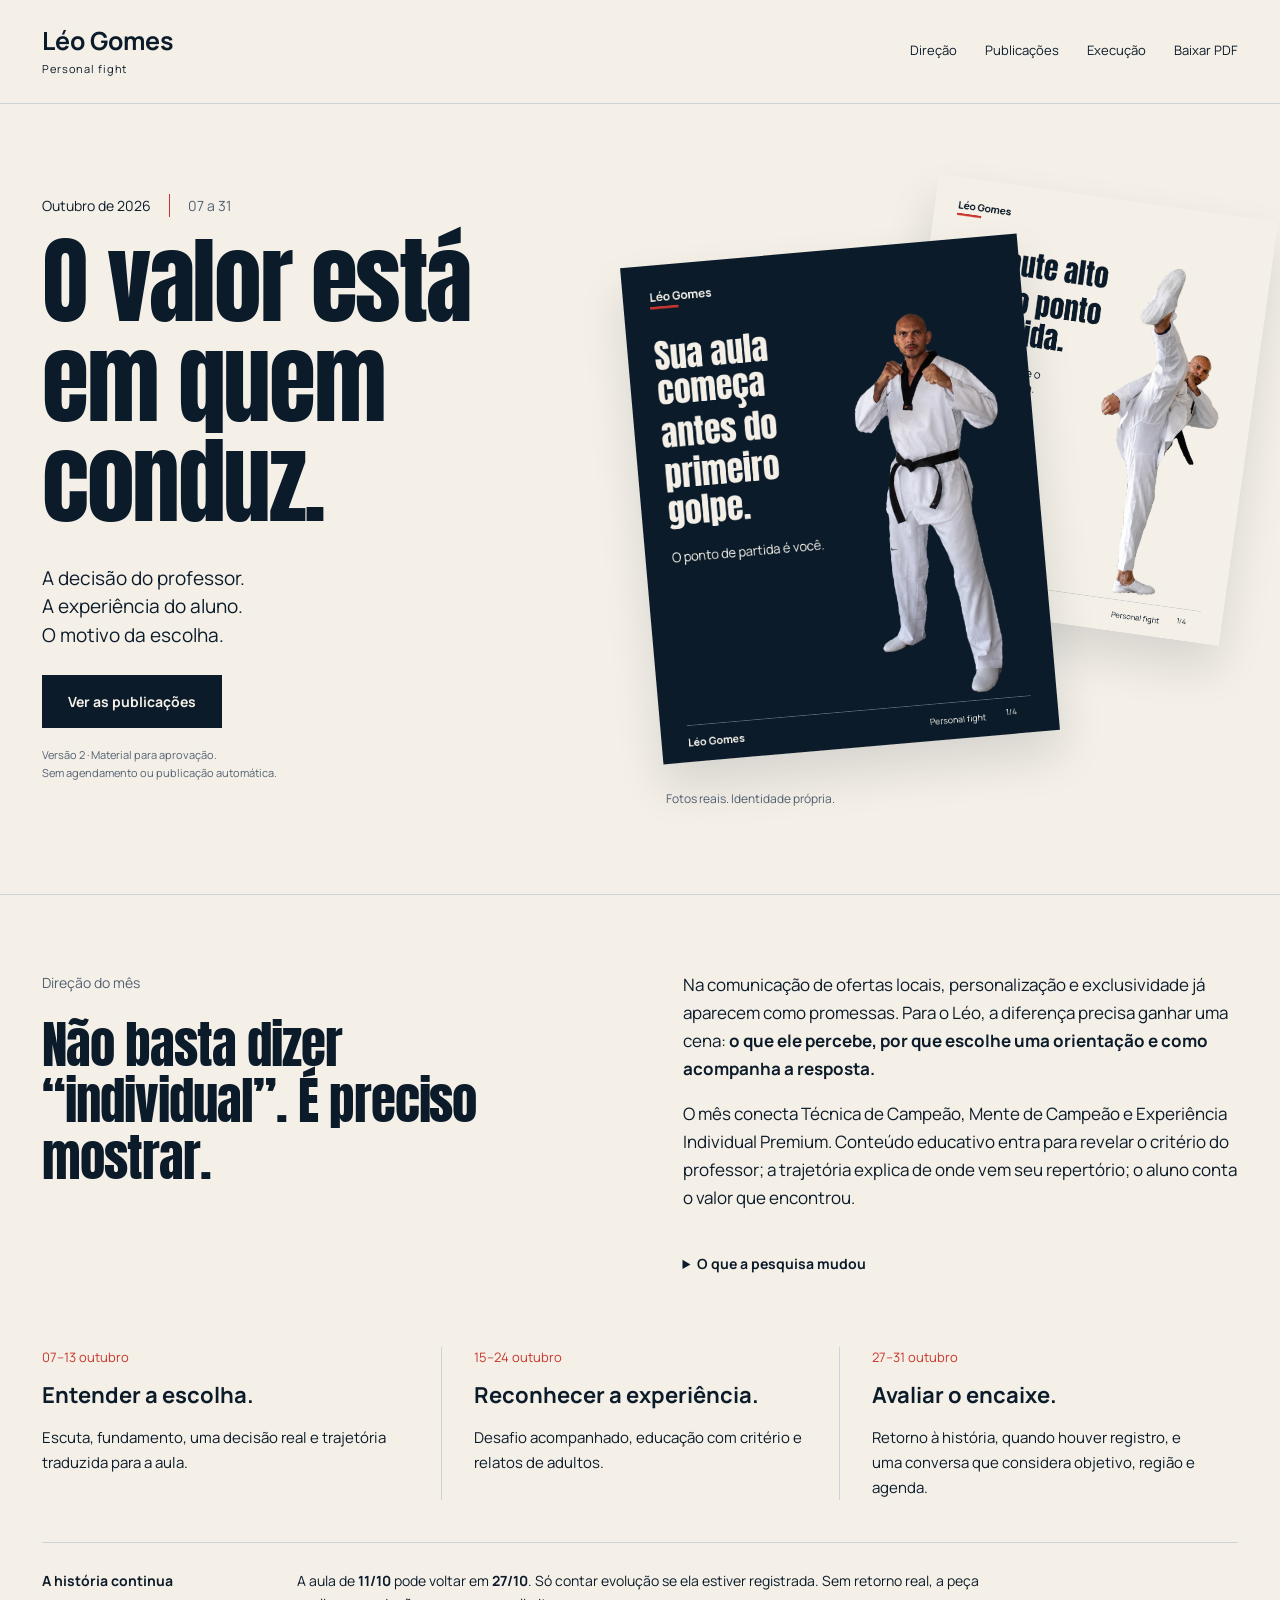
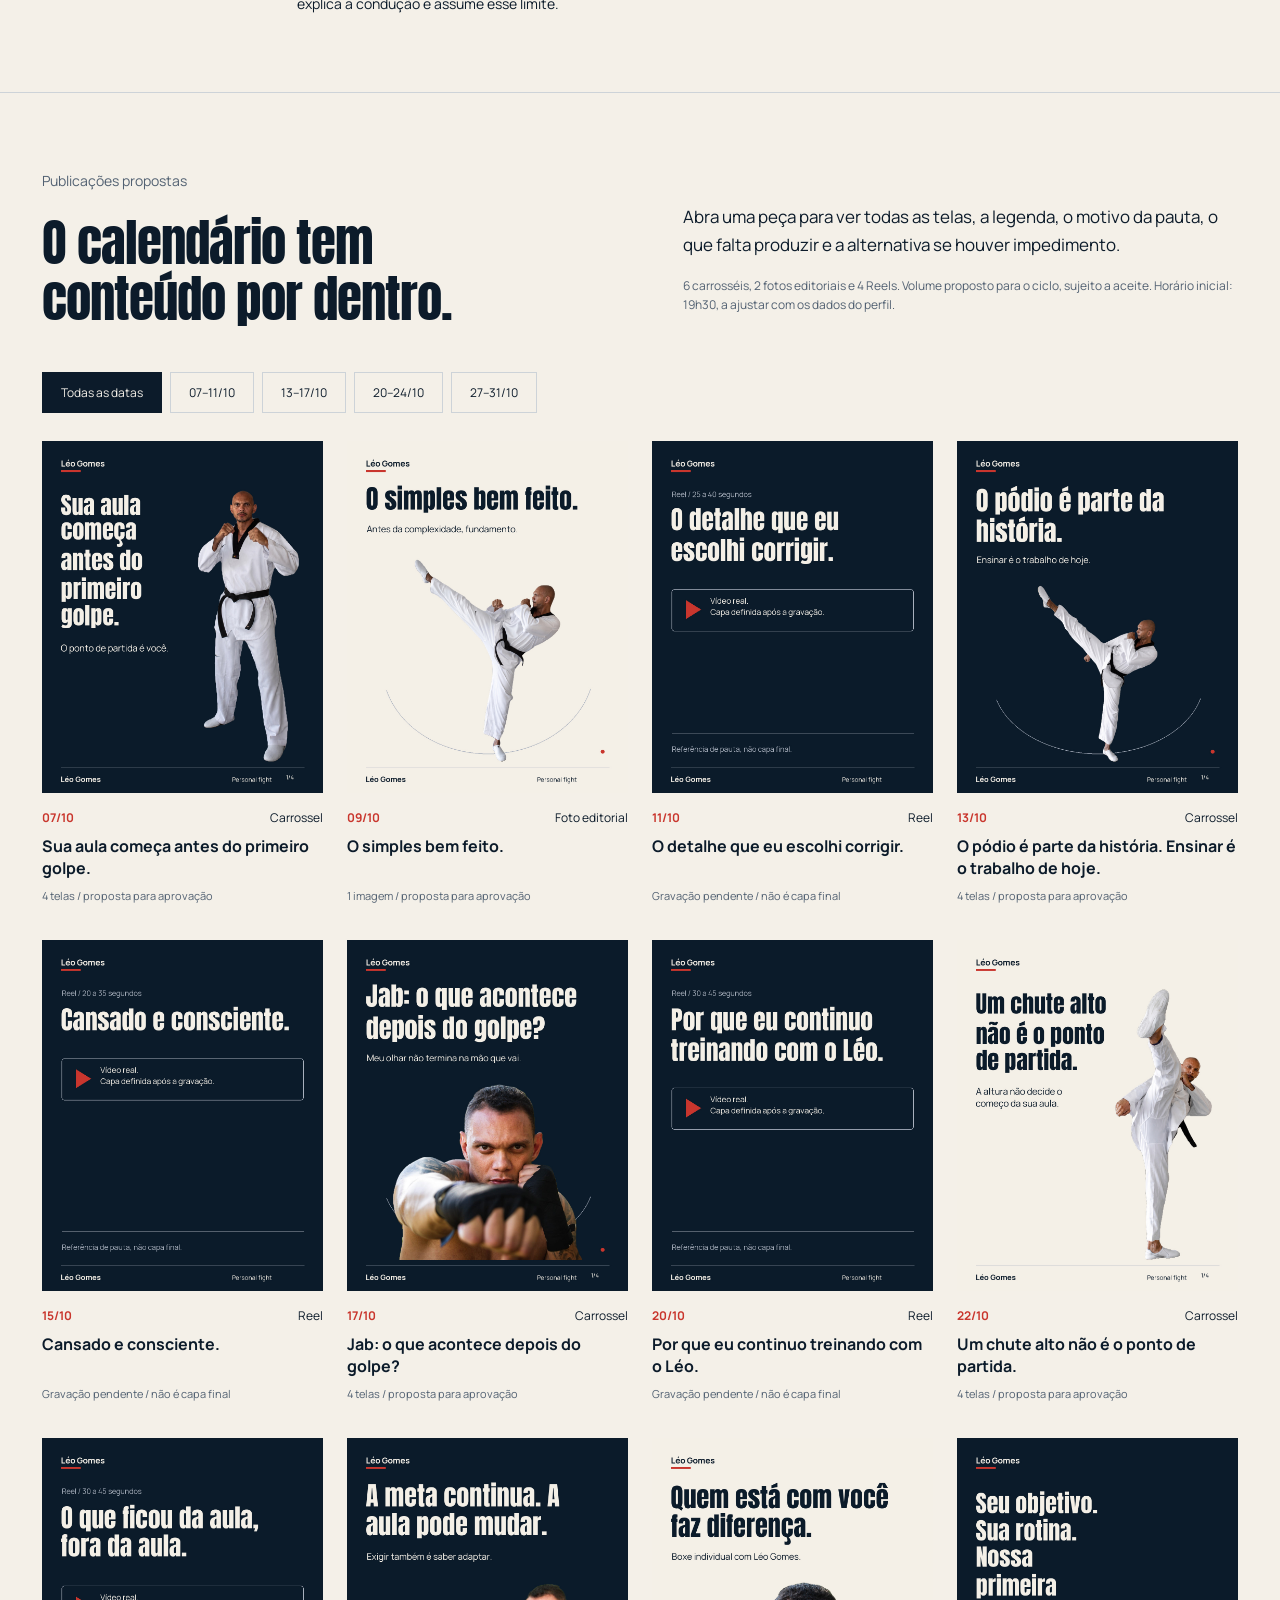
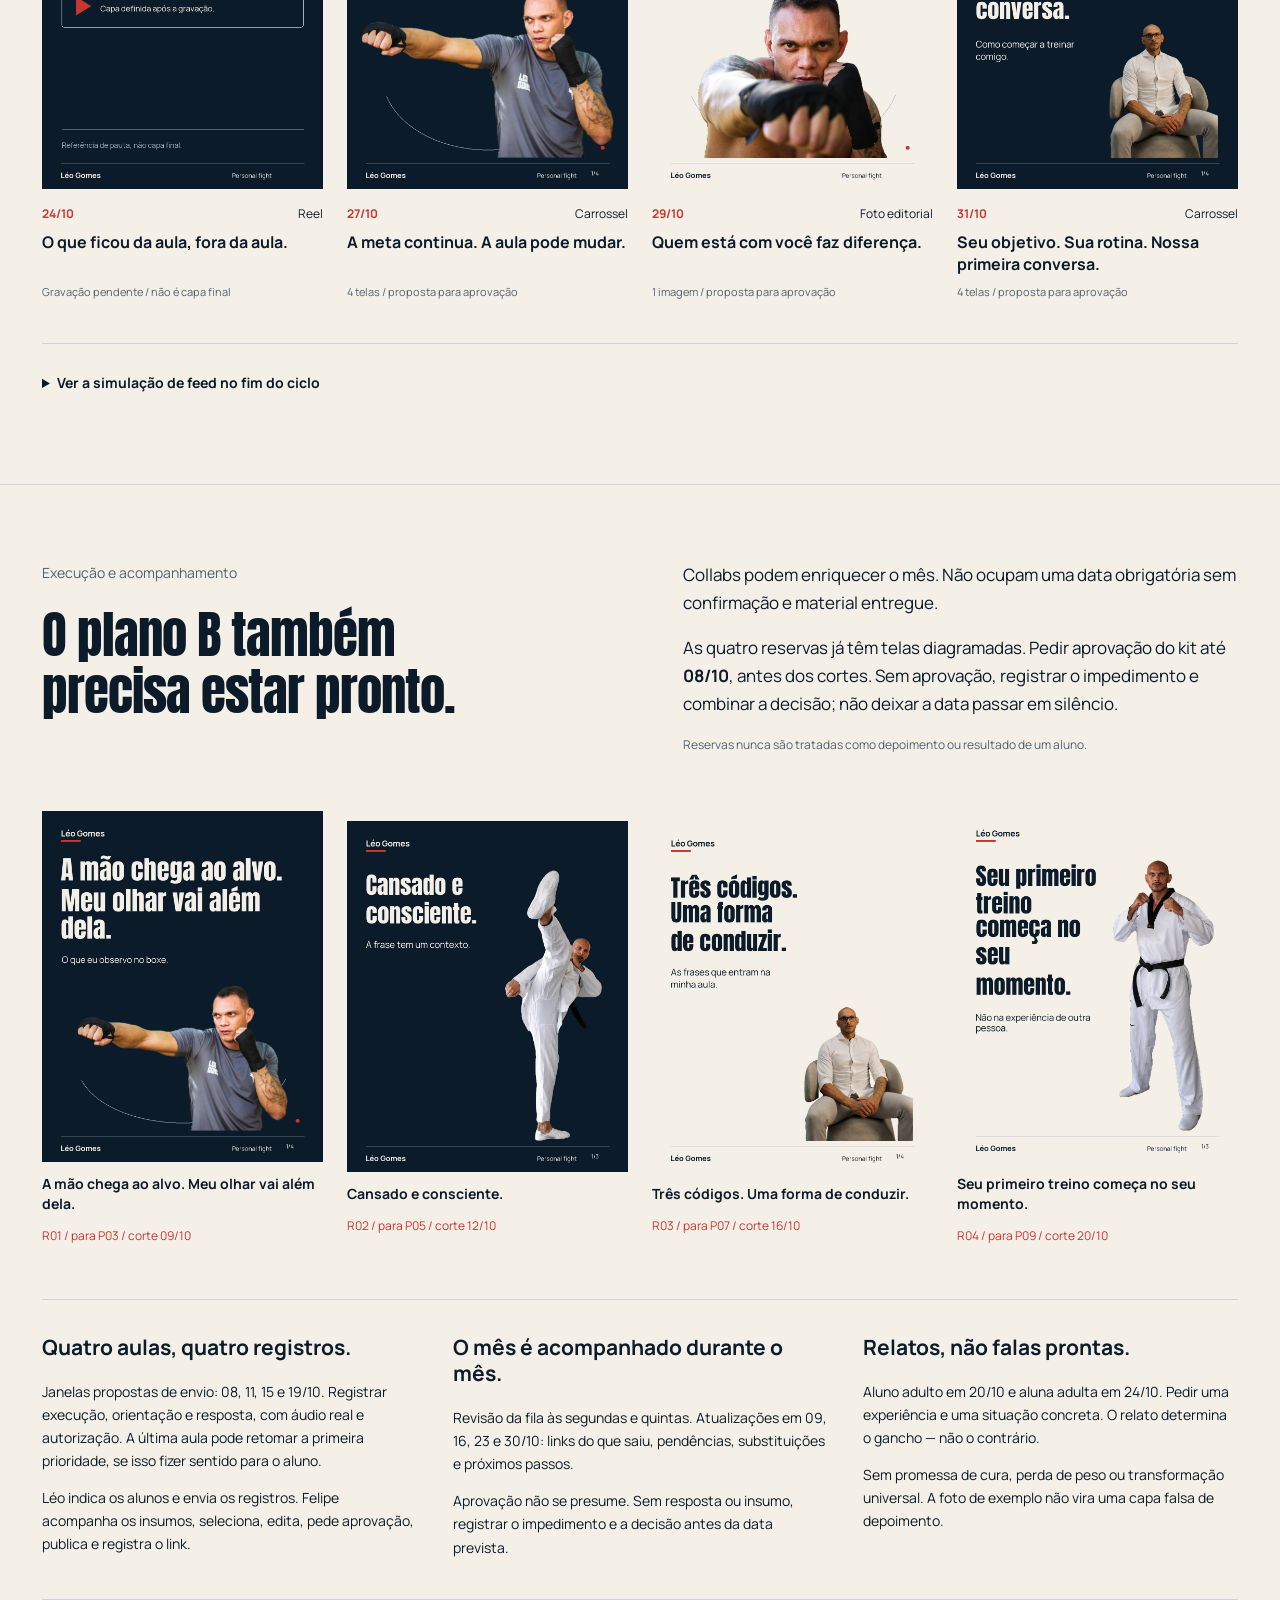
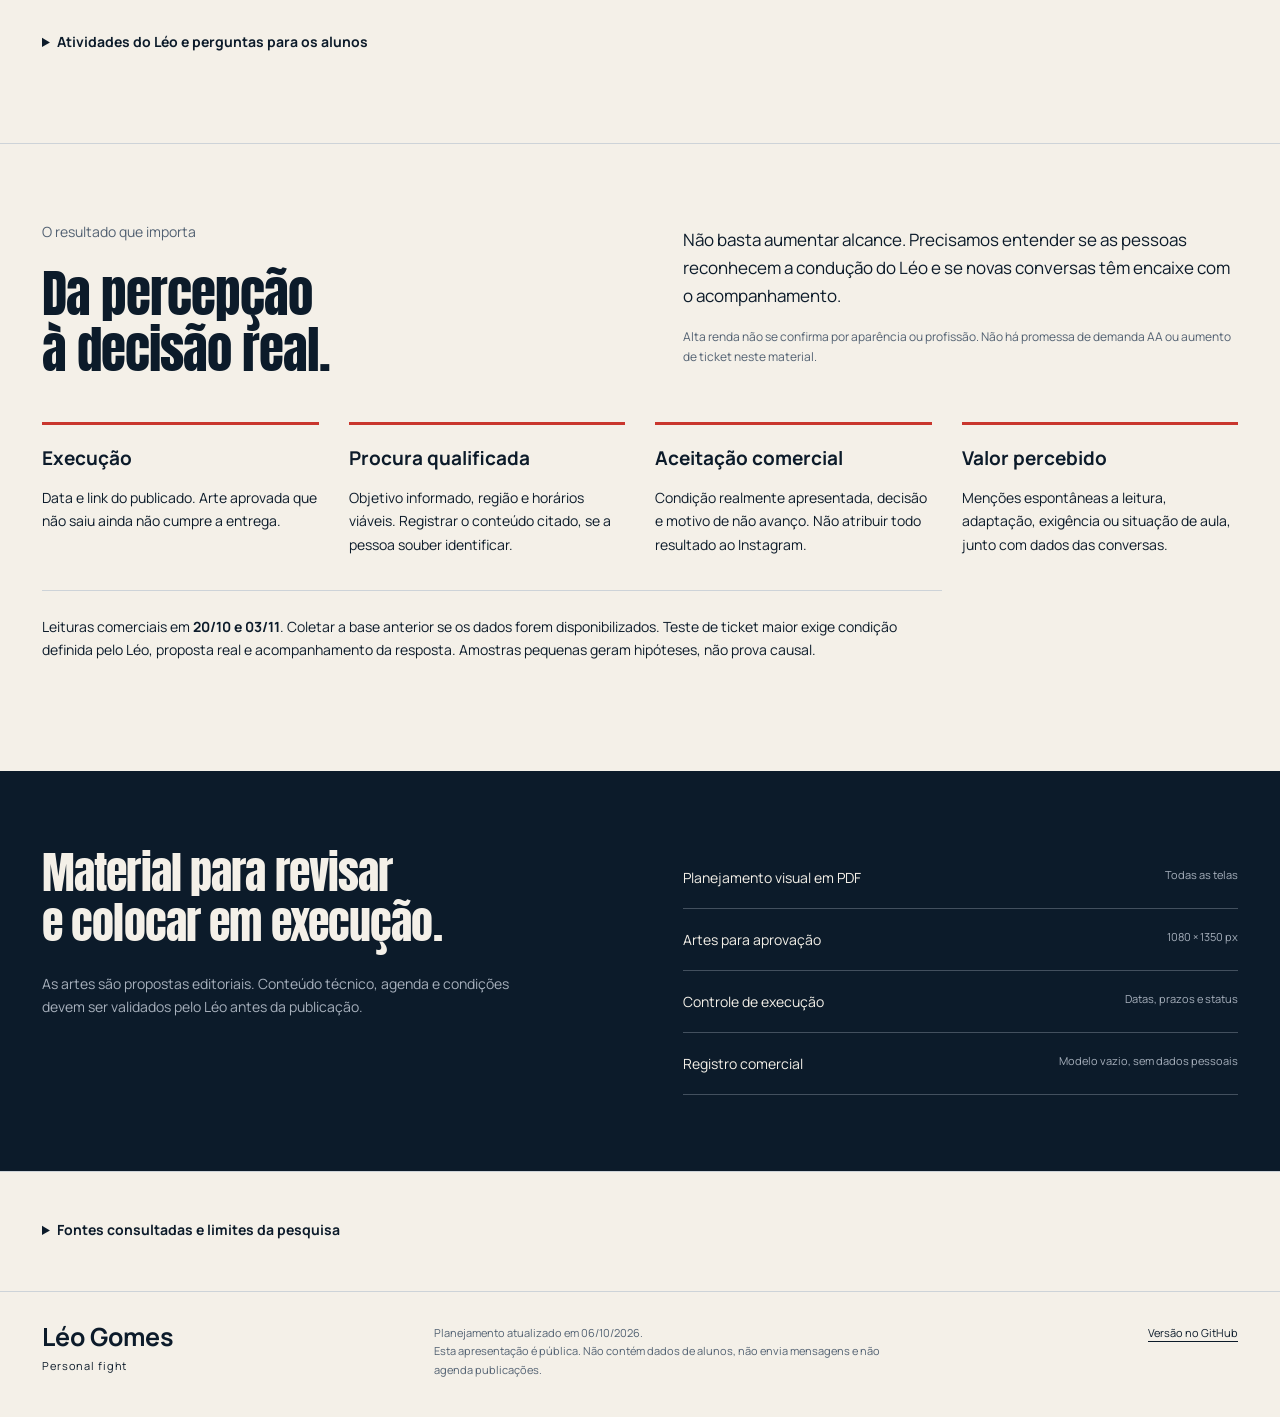
==== planejamento/outubro-2026/index.html @ 2cf1e3b3 "Add researched October content plan and visual approval gallery" ====
<!doctype html>
<html lang="pt-BR">
<head>
  <meta charset="utf-8"><meta name="viewport" content="width=device-width,initial-scale=1">
  <meta name="robots" content="noindex,nofollow"><meta name="color-scheme" content="light">
  <meta name="description" content="Planejamento visual de outubro: estratégia, carrosséis, aulas reais e produção para a marca Léo Gomes.">
  <title>Léo Gomes | Planejamento de outubro</title>
  <link rel="icon" href="../../assets/favicon.svg"><link rel="stylesheet" href="styles.css">
  <script src="app.js" defer></script>
</head>
<body>
  <a class="skip" href="#publicacoes">Ir para as publicações</a>
  <header class="header"><a class="brand" href="../../" aria-label="Site de Léo Gomes">Léo Gomes<span>Personal fight</span></a><nav aria-label="Navegação do planejamento"><a href="#direcao">Direção</a><a href="#publicacoes">Publicações</a><a href="#execucao">Execução</a><a href="planejamento-visual.pdf">Baixar PDF</a></nav></header>
  <main>
    <section class="hero" aria-labelledby="title">
      <div class="hero-copy"><p class="period">Outubro de 2026 <span>07 a 31</span></p><h1 id="title">O valor está<br>em quem<br>conduz.</h1><p class="hero-description">A decisão do professor.<br>A experiência do aluno.<br>O motivo da escolha.</p><a class="button" href="#publicacoes">Ver as publicações</a><p class="approval-note">Versão 2 · Material para aprovação.<br>Sem agendamento ou publicação automática.</p></div>
      <div class="hero-art" aria-label="Prévia das artes propostas"><img class="art-front" src="artes/p01/tela-01.jpg" width="1080" height="1350" alt="Capa: sua aula começa antes do primeiro golpe, com fotografia recortada do Léo." fetchpriority="high"><img class="art-back" src="artes/p08/tela-01.jpg" width="1080" height="1350" alt="Capa educativa: um chute alto não é o ponto de partida."><span class="art-caption">Fotos reais. Identidade própria.</span></div>
    </section>
    <section class="direction section" id="direcao" aria-labelledby="direction-title">
      <div class="section-heading"><p>Direção do mês</p><h2 id="direction-title">Não basta dizer<br>“individual”. É preciso mostrar.</h2></div>
      <div class="direction-copy"><p>Na comunicação de ofertas locais, personalização e exclusividade já aparecem como promessas. Para o Léo, a diferença precisa ganhar uma cena: <strong>o que ele percebe, por que escolhe uma orientação e como acompanha a resposta.</strong></p><p>O mês conecta Técnica de Campeão, Mente de Campeão e Experiência Individual Premium. Conteúdo educativo entra para revelar o critério do professor; a trajetória explica de onde vem seu repertório; o aluno conta o valor que encontrou.</p><details><summary>O que a pesquisa mudou</summary><div id="research-summary"></div><p class="fine">Revisão de fontes públicas em 06/10/2026. Não foram medidos faturamento, crescimento ou conversão dos concorrentes. As aplicações para o público de alta renda são hipóteses a testar, não garantias.</p></details></div>
      <div class="sequence"><article><p>07–13 outubro</p><h3>Entender a escolha.</h3><p>Escuta, fundamento, uma decisão real e trajetória traduzida para a aula.</p></article><article><p>15–24 outubro</p><h3>Reconhecer a experiência.</h3><p>Desafio acompanhado, educação com critério e relatos de adultos.</p></article><article><p>27–31 outubro</p><h3>Avaliar o encaixe.</h3><p>Retorno à história, quando houver registro, e uma conversa que considera objetivo, região e agenda.</p></article></div>
      <aside class="continuity"><span>A história continua</span><p>A aula de <strong>11/10</strong> pode voltar em <strong>27/10</strong>. Só contar evolução se ela estiver registrada. Sem retorno real, a peça explica a condução e assume esse limite.</p></aside>
    </section>
    <section class="posts-section section" id="publicacoes" aria-labelledby="posts-title">
      <div class="section-heading"><p>Publicações propostas</p><h2 id="posts-title">O calendário tem<br>conteúdo por dentro.</h2></div>
      <div class="posts-intro"><p>Abra uma peça para ver todas as telas, a legenda, o motivo da pauta, o que falta produzir e a alternativa se houver impedimento.</p><p class="fine">6 carrosséis, 2 fotos editoriais e 4 Reels. Volume proposto para o ciclo, sujeito a aceite. Horário inicial: 19h30, a ajustar com os dados do perfil.</p></div>
      <div class="filters" role="group" aria-label="Filtrar publicações por semana"><button class="active" type="button" data-week="all" aria-pressed="true">Todas as datas</button><button type="button" data-week="1" aria-pressed="false">07–11/10</button><button type="button" data-week="2" aria-pressed="false">13–17/10</button><button type="button" data-week="3" aria-pressed="false">20–24/10</button><button type="button" data-week="4" aria-pressed="false">27–31/10</button></div>
      <p class="sr-only" id="filter-status" aria-live="polite"></p><div class="post-grid" id="post-grid"><p>Carregando o calendário…</p></div>
      <details class="feed-details"><summary>Ver a simulação de feed no fim do ciclo</summary><p>Ordem reversa, como no perfil ao final do mês. Os quadros de Reels são referências de pauta, <strong>não capas finais</strong>. Elas serão escolhidas após as gravações.</p><img src="artes/feed-proposto.jpg" width="1200" height="2030" alt="Grade simulada das 12 publicações, das mais recentes para as primeiras." loading="lazy"></details>
    </section>
    <section class="production section" id="execucao" aria-labelledby="production-title">
      <div class="section-heading"><p>Execução e acompanhamento</p><h2 id="production-title">O plano B também<br>precisa estar pronto.</h2></div>
      <div class="production-copy"><p>Collabs podem enriquecer o mês. Não ocupam uma data obrigatória sem confirmação e material entregue.</p><p>As quatro reservas já têm telas diagramadas. Pedir aprovação do kit até <strong>08/10</strong>, antes dos cortes. Sem aprovação, registrar o impedimento e combinar a decisão; não deixar a data passar em silêncio.</p><p class="fine">Reservas nunca são tratadas como depoimento ou resultado de um aluno.</p></div>
      <div class="reserve-grid" id="reserve-grid"></div>
      <div class="operations"><article><h3>Quatro aulas, quatro registros.</h3><p>Janelas propostas de envio: 08, 11, 15 e 19/10. Registrar execução, orientação e resposta, com áudio real e autorização. A última aula pode retomar a primeira prioridade, se isso fizer sentido para o aluno.</p><p>Léo indica os alunos e envia os registros. Felipe acompanha os insumos, seleciona, edita, pede aprovação, publica e registra o link.</p></article><article><h3>O mês é acompanhado durante o mês.</h3><p>Revisão da fila às segundas e quintas. Atualizações em 09, 16, 23 e 30/10: links do que saiu, pendências, substituições e próximos passos.</p><p>Aprovação não se presume. Sem resposta ou insumo, registrar o impedimento e a decisão antes da data prevista.</p></article><article><h3>Relatos, não falas prontas.</h3><p>Aluno adulto em 20/10 e aluna adulta em 24/10. Pedir uma experiência e uma situação concreta. O relato determina o gancho — não o contrário.</p><p>Sem promessa de cura, perda de peso ou transformação universal. A foto de exemplo não vira uma capa falsa de depoimento.</p></article></div>
      <details class="task-details"><summary>Atividades do Léo e perguntas para os alunos</summary><div class="task-columns"><div><h3>Banco para os próximos ciclos</h3><ul><li>Indicar nutricionista, médico e fisioterapeuta com quem tenha relação profissional. Felipe organiza a proposta após autorização de contato.</li><li>Escolher temas a partir de situações reais de aula. Cada profissional fala dentro da sua área; a collab ajuda a revelar uma decisão do Léo.</li><li>Enviar quatro dúvidas reais de alunos: o que percebe, qual decisão toma, o que pode mostrar e qual o limite da explicação à distância.</li></ul></div><div><h3>Perguntas para o formulário</h3><ol><li>Há quanto tempo treina com o Léo?</li><li>O que buscava ao começar?</li><li>O que faz você continuar?</li><li>Conte uma situação que mostre como ele conduz a aula.</li><li>O que ele percebeu ou adaptou?</li><li>O que valoriza e o que pode melhorar?</li><li>Percebeu alguma mudança fora da aula? Se sim, qual?</li><li>Vídeo opcional: conte a experiência com suas palavras.</li></ol><p class="fine">Feedback privado e autorização de publicação são separados. Enviar vídeo não equivale a consentir seu uso. Felipe criará o formulário; nenhum formulário foi criado por esta página.</p></div></div></details>
    </section>
    <section class="measurement section" id="medicao" aria-labelledby="measure-title"><div class="section-heading"><p>O resultado que importa</p><h2 id="measure-title">Da percepção<br>à decisão real.</h2></div><div class="measure-intro"><p>Não basta aumentar alcance. Precisamos entender se as pessoas reconhecem a condução do Léo e se novas conversas têm encaixe com o acompanhamento.</p><p class="fine">Alta renda não se confirma por aparência ou profissão. Não há promessa de demanda AA ou aumento de ticket neste material.</p></div><div class="measure-list"><article><h3>Execução</h3><p>Data e link do publicado. Arte aprovada que não saiu ainda não cumpre a entrega.</p></article><article><h3>Procura qualificada</h3><p>Objetivo informado, região e horários viáveis. Registrar o conteúdo citado, se a pessoa souber identificar.</p></article><article><h3>Aceitação comercial</h3><p>Condição realmente apresentada, decisão e motivo de não avanço. Não atribuir todo resultado ao Instagram.</p></article><article><h3>Valor percebido</h3><p>Menções espontâneas a leitura, adaptação, exigência ou situação de aula, junto com dados das conversas.</p></article></div><p class="measurement-close">Leituras comerciais em <strong>20/10 e 03/11</strong>. Coletar a base anterior se os dados forem disponibilizados. Teste de ticket maior exige condição definida pelo Léo, proposta real e acompanhamento da resposta. Amostras pequenas geram hipóteses, não prova causal.</p></section>
    <section class="downloads section" aria-labelledby="downloads-title"><div><h2 id="downloads-title">Material para revisar<br>e colocar em execução.</h2><p>As artes são propostas editoriais. Conteúdo técnico, agenda e condições devem ser validados pelo Léo antes da publicação.</p></div><div class="download-links"><a href="planejamento-visual.pdf" download>Planejamento visual em PDF <span>Todas as telas</span></a><a href="artes-para-aprovacao.zip" download>Artes para aprovação <span>1080 × 1350 px</span></a><a href="controle-de-execucao.csv" download>Controle de execução <span>Datas, prazos e status</span></a><a href="acompanhamento-comercial.csv" download>Registro comercial <span>Modelo vazio, sem dados pessoais</span></a></div></section>
    <section class="sources section"><details><summary>Fontes consultadas e limites da pesquisa</summary><div id="sources-list"></div><p>Base estratégica: Plano Diretor, Complemento de entrevistas e Plano de Criação com revisão do filme, fornecidos pelo cliente. Frases atribuídas ao Léo vêm dessa base. Outros textos são propostas editoriais para validação.</p></details></section>
  </main>
  <footer><a class="brand" href="../../">Léo Gomes<span>Personal fight</span></a><p>Planejamento atualizado em 06/10/2026.<br>Esta apresentação é pública. Não contém dados de alunos, não envia mensagens e não agenda publicações.</p><a href="https://github.com/felipercmb/leo-gomes/tree/main/planejamento/outubro-2026" target="_blank" rel="noopener noreferrer">Versão no GitHub</a></footer>
  <dialog id="post-dialog" aria-labelledby="dialog-title"><div class="dialog-toolbar"><span id="dialog-meta"></span><button type="button" id="close-dialog" aria-label="Fechar publicação">Fechar <span aria-hidden="true">×</span></button></div><div class="dialog-layout"><div class="carousel"><div class="slide-frame"><img id="slide-image" alt=""><button class="slide-prev" type="button" aria-label="Tela anterior">‹</button><button class="slide-next" type="button" aria-label="Próxima tela">›</button></div><div class="slide-controls"><span id="slide-count" aria-live="polite"></span><a id="download-slide" download>Baixar esta tela</a></div><div class="thumbs" id="thumbs"></div><p class="fine" id="image-note"></p></div><div class="dialog-copy"><p class="post-role" id="dialog-role"></p><h2 id="dialog-title"></h2><p class="status" id="dialog-status"></p><h3>Por que esta pauta</h3><p id="dialog-why"></p><div id="capture-wrap" hidden><h3>Orientação de gravação</h3><ol id="dialog-capture"></ol></div><h3 id="caption-heading">Legenda proposta</h3><p class="caption" id="dialog-caption"></p><button type="button" class="copy-button" id="copy-caption">Copiar legenda</button><span class="copy-status" id="copy-status" role="status"></span><details open><summary>Produção e alternativa</summary><div id="dialog-production"></div></details><details><summary>O que observar depois de publicar</summary><div id="dialog-signal"></div></details></div></div></dialog>
</body>
</html>
---- planejamento/outubro-2026/styles.css ----
@font-face{font-family:Manrope;src:url(fontes/manrope.ttf) format('truetype');font-weight:400;font-display:swap}@font-face{font-family:Manrope;src:url(fontes/manrope-bold.ttf) format('truetype');font-weight:700;font-display:swap}@font-face{font-family:Anton;src:url(fontes/anton.ttf) format('truetype');font-weight:400;font-display:swap}img{height:auto}
:root{--navy:#0c1b2a;--paper:#f4f0e8;--red:#c9362d;--steel:#a7b0bc;--muted:#526172;--rule:#cdd3d8;--max:1360px}*{box-sizing:border-box}html{scroll-behavior:smooth;scroll-padding-top:24px}body{margin:0;background:var(--paper);color:var(--navy);font-family:Manrope,sans-serif;line-height:1.65}button,a,input,summary{-webkit-tap-highlight-color:transparent}button{font-family:inherit;cursor:pointer}a{color:inherit}img{max-width:100%;display:block}p{margin:0 0 1em}strong{font-weight:700}h1,h2,h3{margin:0;line-height:1.1}h1,h2{font-family:Anton,sans-serif;font-weight:400}h2{font-size:clamp(38px,4vw,62px);letter-spacing:-.02em}h3{font-size:22px;font-weight:700}a,button,summary{outline-offset:6px}:focus-visible{outline:3px solid var(--red)}.skip{position:absolute;left:20px;top:-80px;z-index:50;background:var(--paper);padding:12px}.skip:focus{top:12px}.header,footer{max-width:var(--max);margin:auto;display:flex;align-items:center;justify-content:space-between;padding:28px 42px;gap:30px}.header{border-bottom:1px solid var(--rule)}.brand{text-decoration:none;font-size:25px;font-weight:700;line-height:1.05;white-space:nowrap}.brand span{display:block;font-size:11px;font-weight:400;letter-spacing:.08em;margin-top:9px}.header nav{display:flex;gap:28px;font-size:13px}.header nav a{text-decoration:none;border-bottom:1px solid transparent}.header nav a:hover{border-color:var(--red)}.hero{max-width:var(--max);margin:auto;min-height:790px;padding:64px 42px 75px;display:grid;grid-template-columns:48% 52%;align-items:center;overflow:hidden}.period{font-size:14px;display:flex;align-items:center;gap:18px}.period span{padding-left:18px;border-left:1px solid var(--red);color:var(--muted)}h1{font-size:clamp(80px,7.5vw,112px);line-height:1.04;letter-spacing:-.025em}.hero-description{font-size:19px;line-height:1.5;margin:33px 0 26px}.button{background:var(--navy);color:var(--paper);padding:15px 26px;text-decoration:none;display:inline-block;font-size:14px;font-weight:700}.button:hover{background:var(--red)}.approval-note{font-size:11px;line-height:1.6;color:var(--muted);margin-top:18px}.hero-art{position:relative;height:640px}.hero-art img{position:absolute;object-fit:cover;box-shadow:0 24px 45px #0c1b2a20}.art-front{width:64%;left:4%;top:77px;z-index:2;transform:rotate(-5deg)}.art-back{width:55%;right:-2%;top:23px;transform:rotate(8deg)}.art-caption{position:absolute;bottom:5px;left:8%;font-size:12px;color:var(--muted)}.section{max-width:var(--max);padding:76px 42px;margin:auto;border-top:1px solid var(--rule)}.section-heading>p{font-size:14px;color:var(--muted);margin-bottom:23px}.direction{display:grid;grid-template-columns:1fr 1fr;column-gap:85px}.direction-copy>p{max-width:60ch;font-size:17px}.direction-copy details{margin-top:26px}.fine{font-size:12px!important;line-height:1.65!important;color:var(--muted)}summary{font-size:14px;font-weight:700;cursor:pointer;padding:14px 0}details[open]>summary{margin-bottom:18px}details p{max-width:75ch}.research-row{margin:0 0 20px;padding-bottom:18px;border-bottom:1px solid var(--rule)}.research-row a{font-weight:700;text-underline-offset:4px}.research-row p{font-size:14px;margin:9px 0}.sequence{grid-column:1/-1;display:grid;grid-template-columns:repeat(3,1fr);margin-top:58px}.sequence article{padding:0 32px;border-left:1px solid var(--rule)}.sequence article:first-child{padding-left:0;border-left:none}.sequence article>p:first-child{font-size:13px;color:var(--red)}.sequence h3{font-size:22px;line-height:1.2;margin-bottom:18px}.sequence article>p:last-child{font-size:15px;margin:0}.continuity{grid-column:1/-1;display:grid;grid-template-columns:220px 1fr;border-top:1px solid var(--rule);padding-top:26px;margin-top:42px;gap:35px}.continuity span{font-weight:700;font-size:14px}.continuity p{max-width:80ch;font-size:14px;margin:0}.posts-section{display:grid;grid-template-columns:1fr 1fr;gap:0 85px}.posts-intro{align-self:end;font-size:17px}.filters,.post-grid,.feed-details,#filter-status{grid-column:1/-1}.filters{display:flex;flex-wrap:wrap;gap:8px;margin:45px 0 28px}.filters button{background:transparent;border:1px solid var(--rule);padding:11px 18px;font-size:12px;color:var(--navy)}.filters button.active{background:var(--navy);border-color:var(--navy);color:var(--paper)}.filters button:hover:not(.active){border-color:var(--navy)}.post-grid{display:grid;grid-template-columns:repeat(4,1fr);gap:37px 24px}.post-button,.reserve-button{padding:0;background:transparent;border:0;color:var(--navy);text-align:left;width:100%;display:block}.post-button img,.reserve-button img{width:100%;aspect-ratio:4/5;object-fit:cover}.post-button:hover img,.reserve-button:hover img{outline:2px solid var(--red);outline-offset:4px}.post-meta{display:flex;justify-content:space-between;align-items:baseline;font-size:12px;margin:16px 0 9px;gap:10px}.post-meta time{font-weight:700;color:var(--red)}.post-name{font-size:16px;line-height:1.4;font-weight:700;display:block;min-height:45px}.post-state{display:block;font-size:11px;color:var(--muted);margin-top:8px}.feed-details{margin-top:44px;border-top:1px solid var(--rule);padding-top:13px}.feed-details img{width:640px;margin:30px auto 0}.feed-details p{font-size:14px}.production{display:grid;grid-template-columns:1fr 1fr;gap:0 85px}.production-copy{font-size:17px;align-self:end}.reserve-grid{grid-column:1/-1;display:grid;grid-template-columns:repeat(4,1fr);gap:24px;margin-top:44px}.reserve-button img{aspect-ratio:4/5}.reserve-name{font-size:14px;line-height:1.4;display:block;margin:12px 0;font-weight:700}.reserve-cut{font-size:12px;color:var(--red)}.operations{grid-column:1/-1;display:grid;grid-template-columns:repeat(3,1fr);gap:36px;margin-top:55px;border-top:1px solid var(--rule);padding-top:34px}.operations h3{font-size:21px;line-height:1.25;margin-bottom:20px}.operations p{font-size:14px}.task-details{grid-column:1/-1;border-top:1px solid var(--rule);margin-top:26px;padding-top:16px}.task-columns{display:grid;grid-template-columns:1fr 1fr;gap:55px}.task-columns h3{font-size:18px}.task-columns ul,.task-columns ol{padding-left:22px;font-size:14px}.task-columns li{margin-bottom:10px}.measurement{display:grid;grid-template-columns:1fr 1fr;gap:0 85px}.measure-intro{align-self:end;font-size:17px}.measure-list{grid-column:1/-1;display:grid;grid-template-columns:repeat(4,1fr);gap:30px;margin-top:44px}.measure-list article{border-top:3px solid var(--red);padding-top:23px}.measure-list h3{font-size:19px;margin-bottom:17px}.measure-list p{font-size:14px}.measurement-close{grid-column:1/-1;font-size:14px;border-top:1px solid var(--rule);padding-top:24px;margin-top:20px;max-width:100ch}.downloads{background:var(--navy);color:var(--paper);display:grid;grid-template-columns:1fr 1fr;gap:85px;border:0;margin-top:20px}.downloads h2{font-size:44px;line-height:1.15;margin-bottom:24px}.downloads p{font-size:14px;max-width:55ch;color:var(--steel)}.download-links{display:flex;flex-direction:column}.download-links a{display:flex;justify-content:space-between;text-decoration:none;font-size:14px;padding:19px 0;border-bottom:1px solid #43505e;gap:20px}.download-links a:hover{color:var(--steel)}.download-links span{font-size:11px;color:var(--steel);text-align:right}.sources{padding-top:32px;padding-bottom:36px}.sources article{display:grid;grid-template-columns:250px 1fr;gap:25px;padding:17px 0;border-bottom:1px solid var(--rule);font-size:13px}.sources article a{font-weight:700}.sources article p{margin:0;max-width:75ch}.sources details>p{font-size:12px;margin-top:25px;color:var(--muted)}footer{padding-top:32px;padding-bottom:38px;align-items:start;border-top:1px solid var(--rule)}footer p{font-size:11px;color:var(--muted);max-width:65ch;margin:0}footer>a:last-child{font-size:11px;text-underline-offset:4px}.sr-only{position:absolute!important;width:1px;height:1px;padding:0;margin:-1px;overflow:hidden;clip:rect(0,0,0,0);border:0}body.dialog-open{overflow:hidden}dialog{width:min(1280px,calc(100vw - 64px));max-width:none;padding:0;border:0;max-height:calc(100dvh - 48px);background:var(--paper);color:var(--navy)}dialog::backdrop{background:#0c1b2ae6}.dialog-toolbar{position:sticky;top:0;z-index:6;display:flex;justify-content:space-between;align-items:center;gap:16px;background:var(--paper);border-bottom:1px solid var(--rule);padding:16px 26px;font-size:13px}.dialog-toolbar button{border:0;background:transparent;padding:5px;font-size:14px;color:var(--navy)}.dialog-toolbar button span{font-size:23px;margin-left:15px}.dialog-layout{display:grid;grid-template-columns:47% 53%;padding:30px;gap:0}.carousel{padding-right:35px;position:sticky;top:88px;align-self:start}.slide-frame{position:relative}.slide-frame img{width:100%;aspect-ratio:4/5;object-fit:cover}.slide-frame button{position:absolute;top:48%;width:42px;height:45px;border:1px solid var(--steel);background:var(--paper);color:var(--navy);font-size:27px;line-height:1}.slide-prev{left:9px}.slide-next{right:9px}.slide-controls{display:flex;justify-content:space-between;padding:16px 0 12px;font-size:12px}.slide-controls a{text-underline-offset:4px}.thumbs{display:flex;gap:8px}.thumbs button{width:calc(25% - 6px);padding:0;border:2px solid transparent;background:transparent}.thumbs button.selected{border-color:var(--red)}.thumbs img{width:100%;aspect-ratio:4/5}.carousel>.fine{margin-top:15px}.dialog-copy{padding:0 5px 20px 22px;border-left:1px solid var(--rule)}.dialog-copy h2{font-size:36px;line-height:1.18;margin:11px 0 20px}.post-role{font-size:12px;color:var(--red);margin:0}.status{font-size:11px;color:var(--muted);padding-bottom:20px;border-bottom:1px solid var(--rule)}.dialog-copy h3{font-size:16px;margin:25px 0 11px}.dialog-copy p,.dialog-copy li{font-size:14px;line-height:1.75}.dialog-copy ol{padding-left:22px}.dialog-copy li{margin-bottom:10px}.caption{white-space:pre-line}.copy-button{border:1px solid var(--navy);background:transparent;padding:9px 14px;font-size:12px;color:var(--navy)}.copy-status{font-size:12px;margin-left:12px}.dialog-copy details{border-top:1px solid var(--rule);margin-top:25px}.dialog-copy details p{margin:12px 0}.dialog-copy details summary{font-size:13px}.error{grid-column:1/-1;padding:35px;border:1px solid var(--red)}
@media(min-width:1500px){.hero-art{height:650px}}@media(max-width:1050px){.header,.hero,.section,footer{padding-left:28px;padding-right:28px}.hero{min-height:720px;grid-template-columns:48% 52%}.hero-art{height:530px}.art-front{left:0;top:85px;width:69%}.art-back{width:61%;right:-1%}.direction,.posts-section,.production,.measurement{column-gap:42px}.post-grid{grid-template-columns:repeat(3,1fr)}.sequence article{padding:0 20px}.operations{gap:25px}.downloads{gap:35px}.dialog-layout{grid-template-columns:45% 55%;padding:23px}.carousel{padding-right:22px}.dialog-copy{padding-left:20px}.dialog-copy h2{font-size:30px}}
@media(max-width:720px){.header{padding:22px}.brand{font-size:22px}.header nav{gap:14px;flex-wrap:wrap;justify-content:flex-end;font-size:11px}.header nav a:first-child,.header nav a:nth-child(3){display:none}.hero{padding:36px 22px 45px;grid-template-columns:1fr;min-height:0;gap:14px}.hero h1{font-size:80px}.period{font-size:12px}.hero-description{font-size:17px;margin-top:23px}.hero-art{height:475px;margin:4px 0 0}.art-front{width:59%;left:5%;top:39px}.art-back{width:49%;right:4%;top:12px}.art-caption{left:5%;bottom:0}.approval-note{font-size:11px}.section{padding:46px 22px}.direction,.posts-section,.production,.measurement{display:block}.section-heading{margin-bottom:28px}.section-heading>p{margin-bottom:17px}.section-heading h2{font-size:41px}.direction-copy>p,.posts-intro,.production-copy,.measure-intro{font-size:16px}.sequence{display:block;margin-top:35px}.sequence article{border-left:none;border-top:1px solid var(--rule);padding:22px 0!important}.sequence article:first-child{border-top:0;padding-top:0!important}.sequence h3{font-size:20px}.continuity{display:block;margin-top:13px;padding-top:23px}.continuity span{display:block;margin-bottom:14px}.continuity p{font-size:14px}.filters{margin-top:29px;gap:6px}.filters button{padding:9px 12px;font-size:11px}.post-grid{grid-template-columns:repeat(2,1fr);gap:26px 14px}.post-meta{font-size:10px;margin-top:12px}.post-name{font-size:13px;min-height:52px}.post-state{font-size:10px;line-height:1.4}.feed-details{margin-top:29px}.reserve-grid{grid-template-columns:repeat(2,1fr);gap:27px 14px;margin-top:30px}.reserve-name{font-size:13px}.reserve-cut{font-size:11px}.operations{display:block;margin-top:33px;padding-top:10px}.operations article{margin-top:27px}.task-columns{grid-template-columns:1fr;gap:20px}.measure-list{grid-template-columns:repeat(2,1fr);gap:18px;margin-top:30px}.measure-list h3{font-size:16px;line-height:1.25}.measure-list p{font-size:13px}.measurement-close{font-size:13px;margin-top:25px}.downloads{display:block;margin-top:0}.downloads h2{font-size:35px}.download-links{margin-top:25px}.download-links a{font-size:13px}.download-links span{font-size:10px}.sources article{display:block;font-size:12px}.sources article p{margin-top:10px}footer{display:block;padding:27px 22px}footer p{margin:22px 0;font-size:11px}dialog{width:calc(100vw - 20px);max-height:calc(100dvh - 20px)}.dialog-toolbar{padding:12px 17px;font-size:11px}.dialog-layout{display:block;padding:17px}.carousel{position:static;padding:0}.slide-frame{max-width:400px;margin:auto}.thumbs{max-width:400px;margin:auto}.slide-controls{max-width:400px;margin:auto}.carousel>.fine{max-width:400px;margin:16px auto 24px}.dialog-copy{padding:23px 0 0;border-left:0;border-top:1px solid var(--rule)}.dialog-copy h2{font-size:32px}.dialog-copy h3{font-size:16px}}
@media(prefers-reduced-motion:reduce){html{scroll-behavior:auto}*,*::before,*::after{animation:none!important;transition:none!important}}
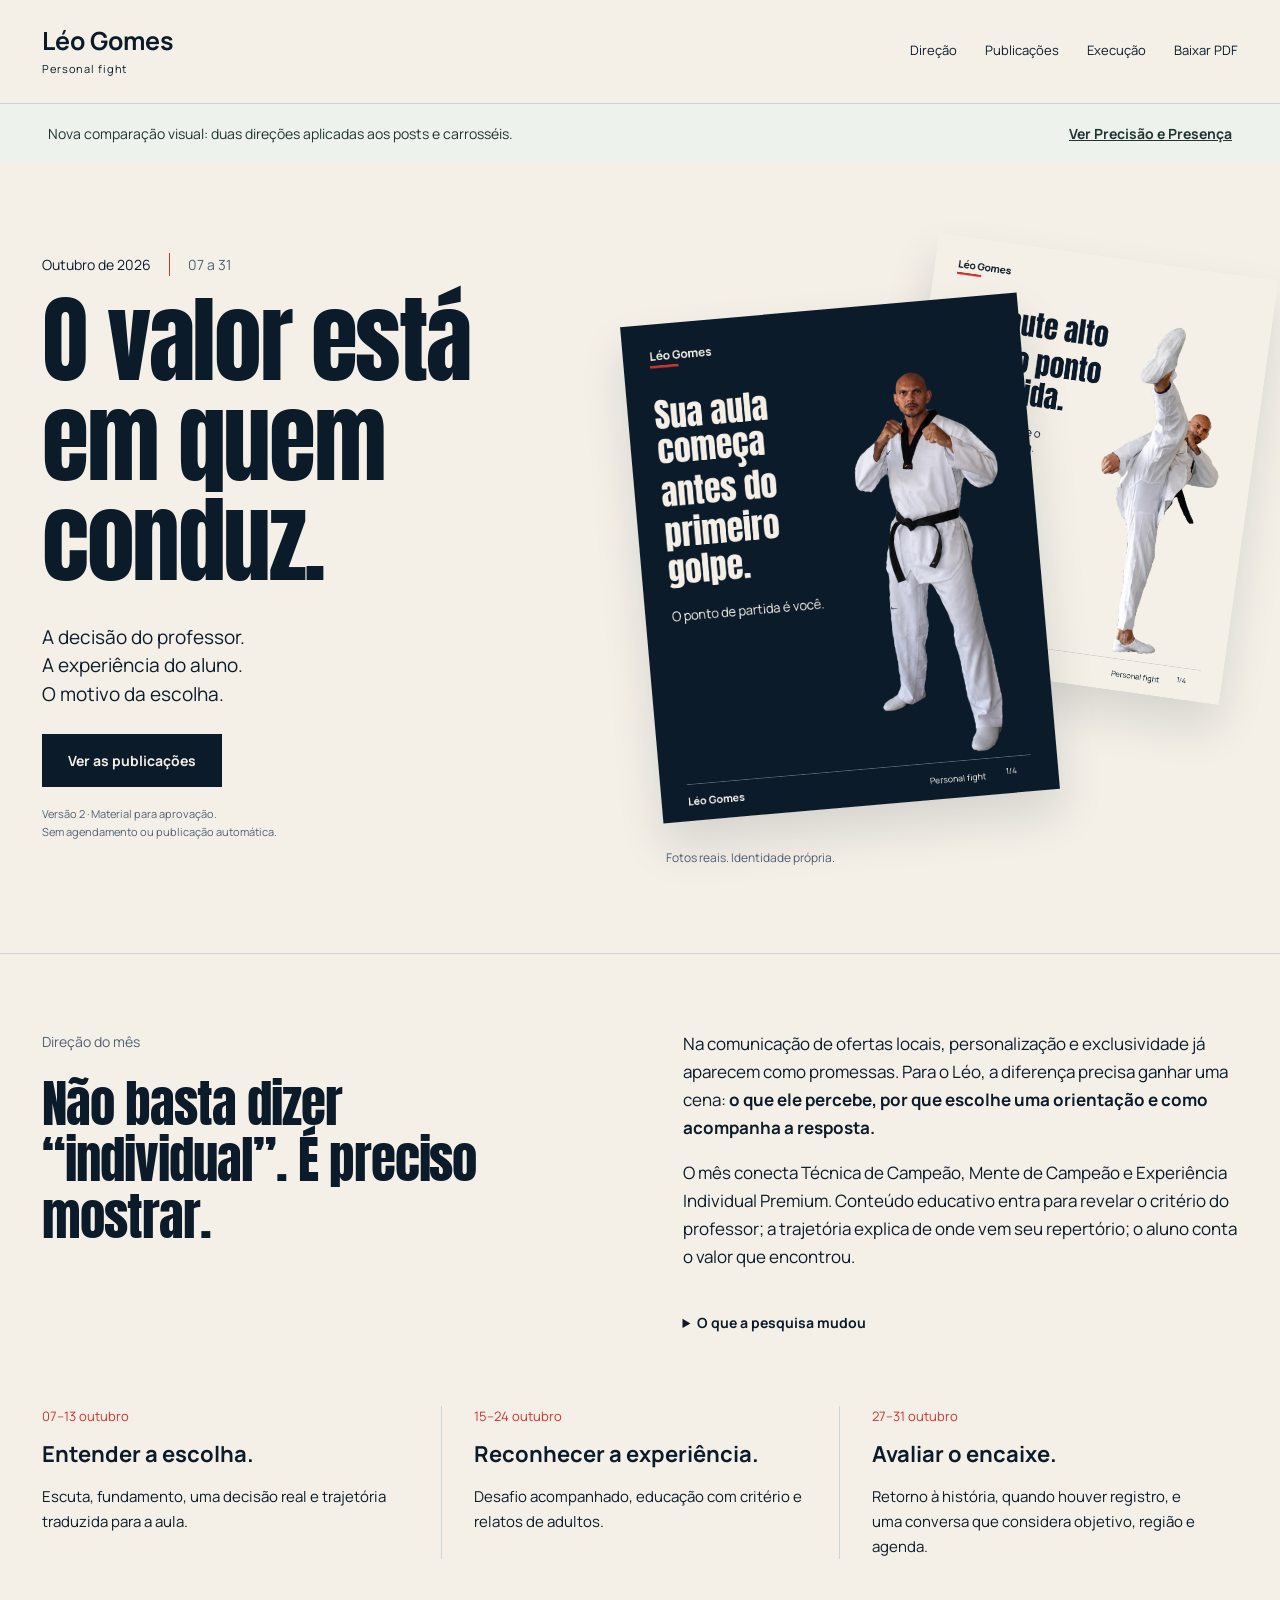
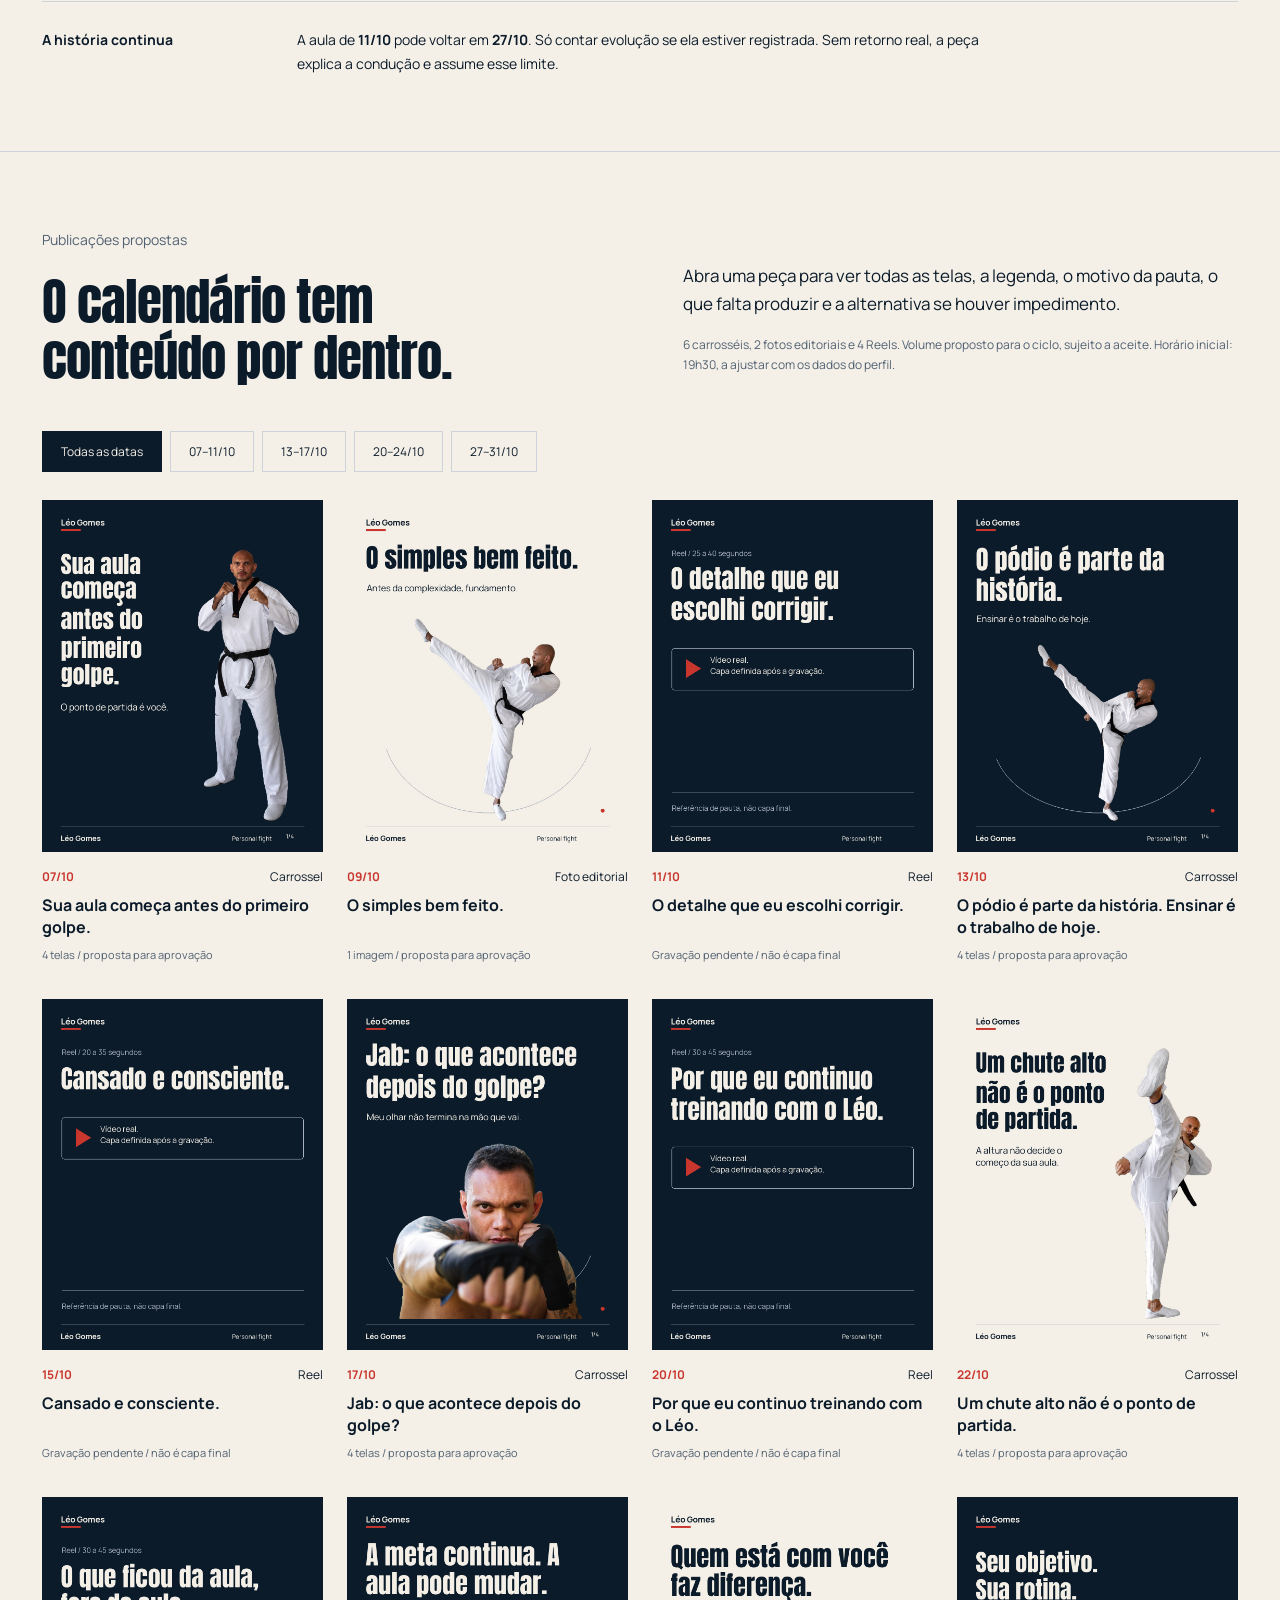
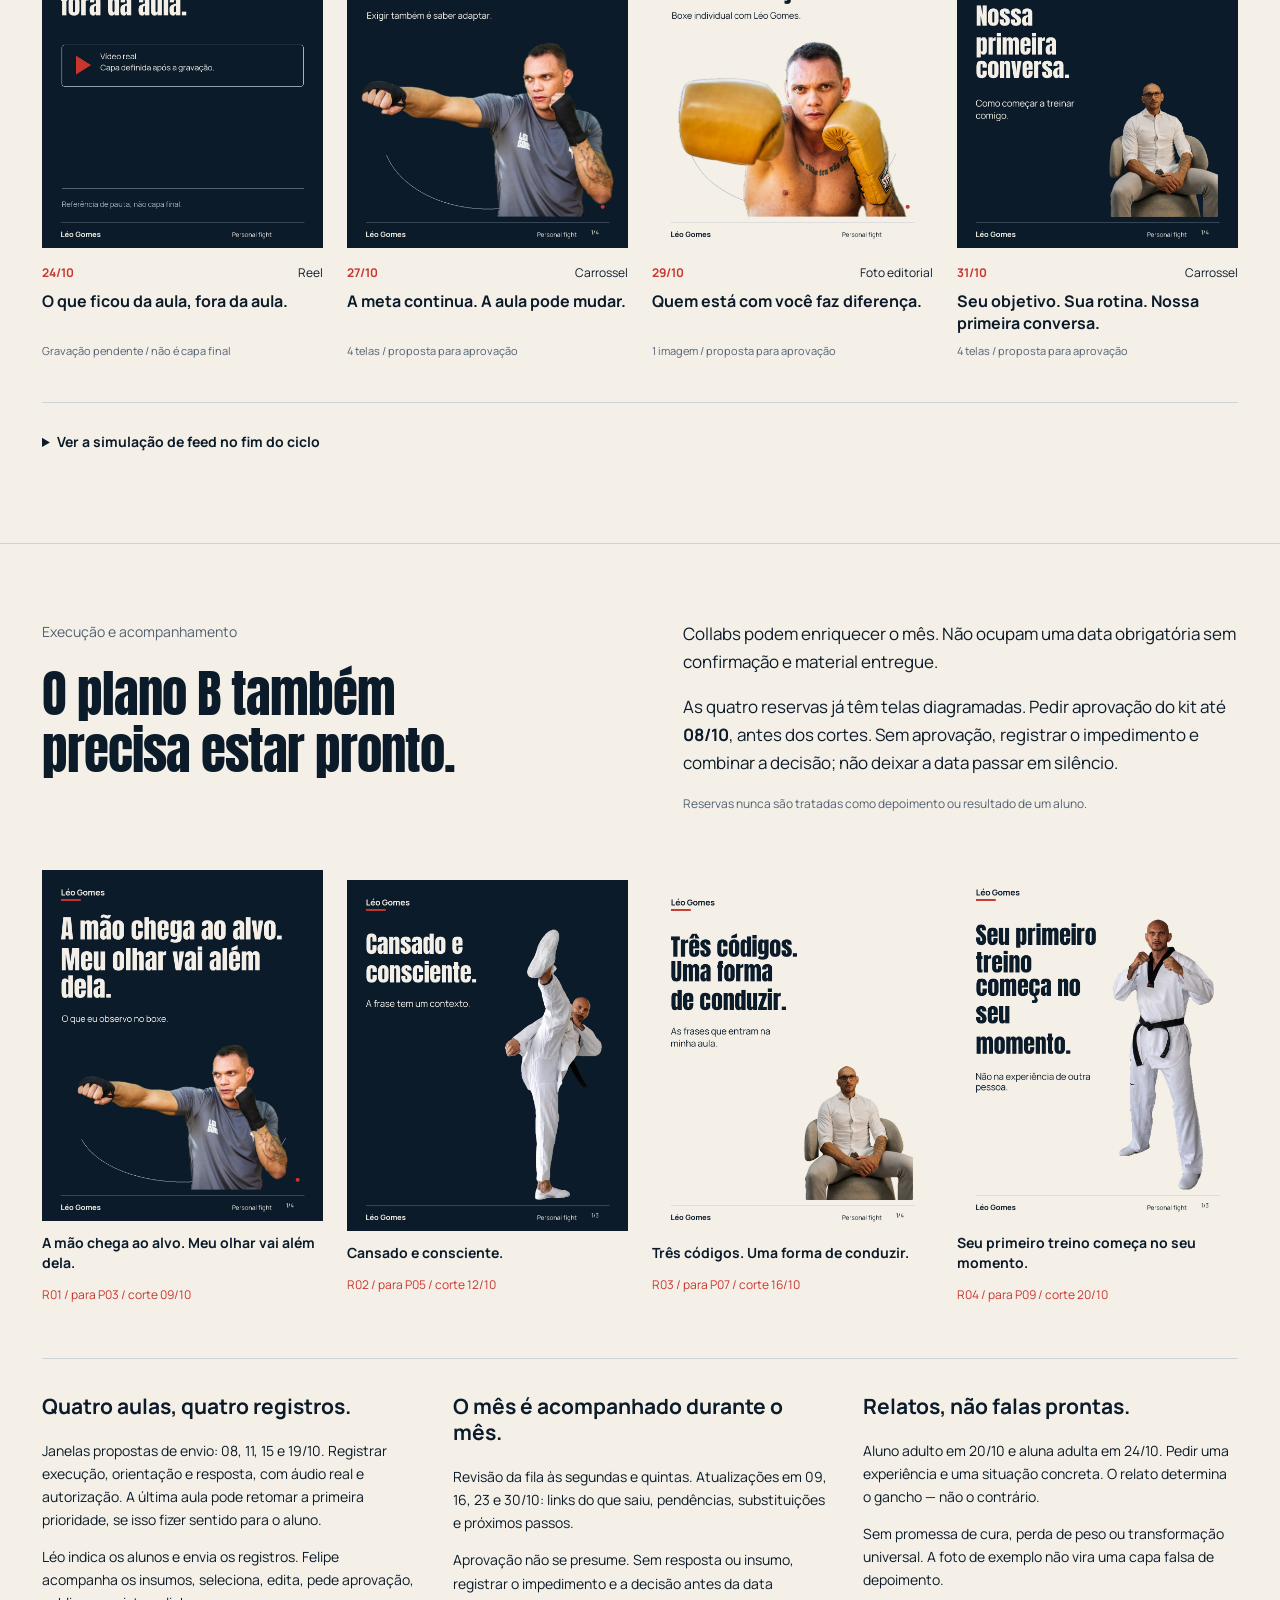
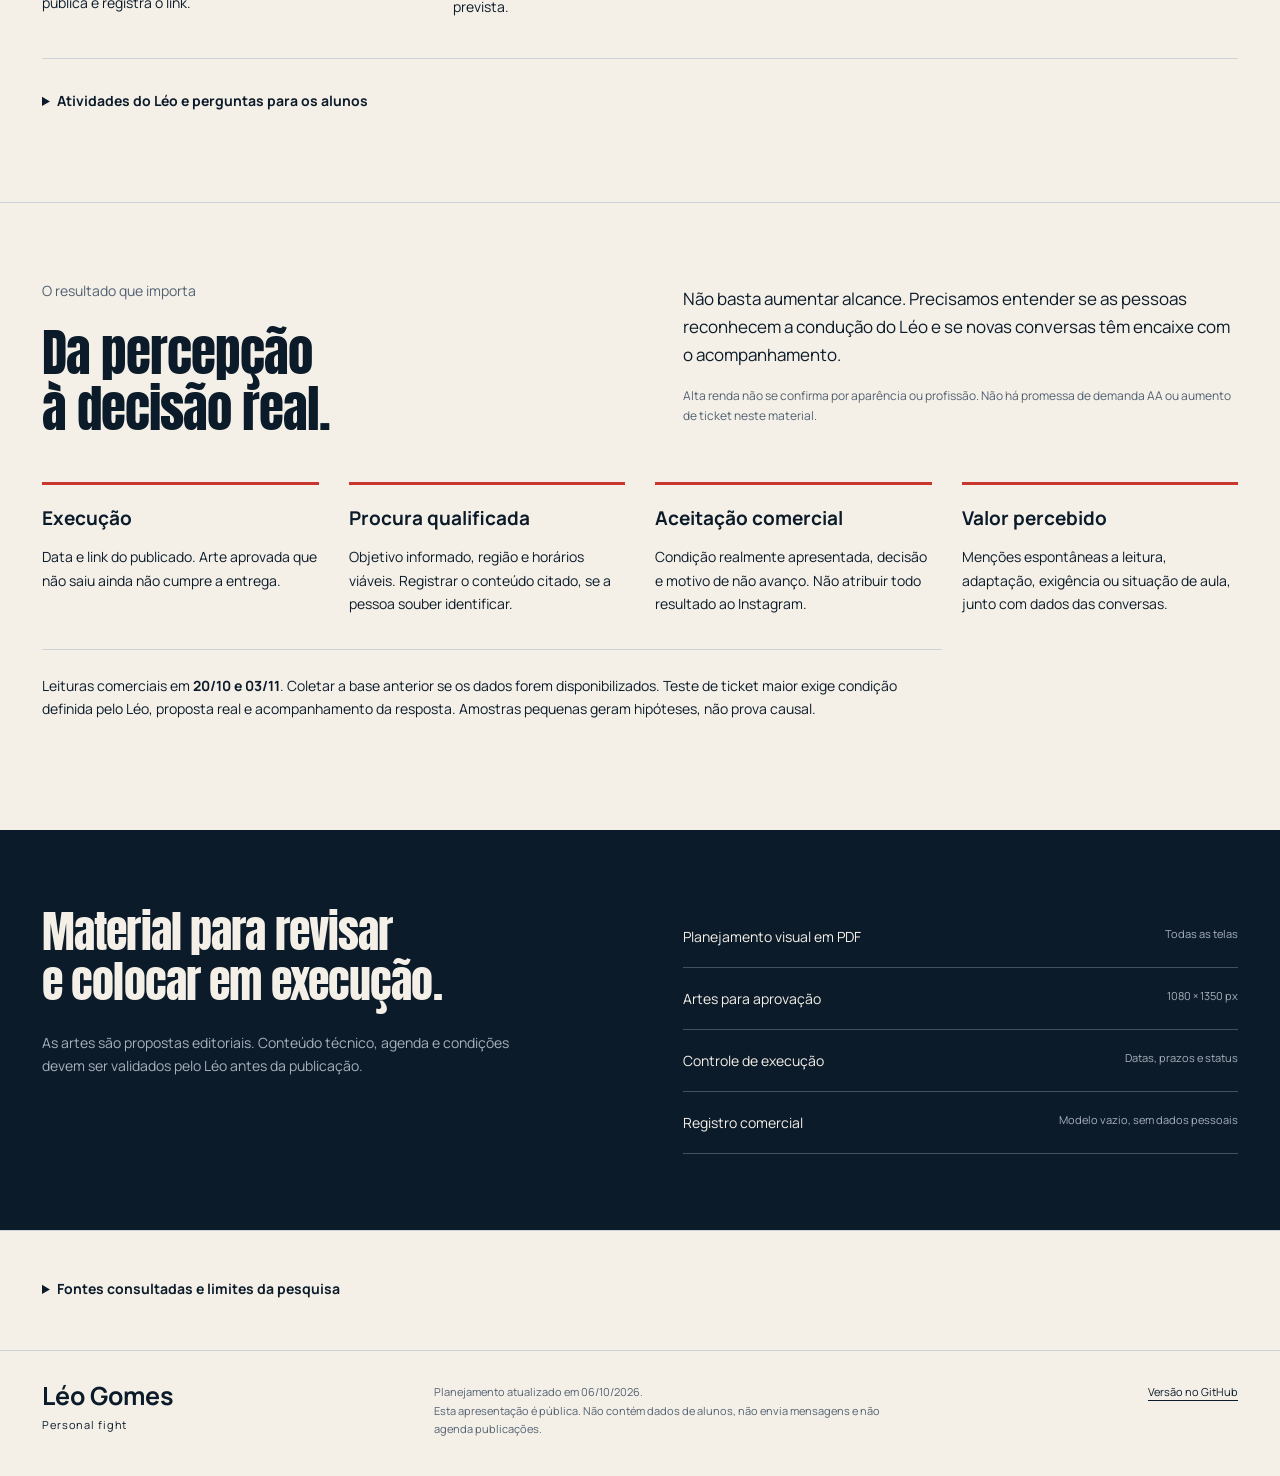
==== commit 1f023385: "Add two complete visual directions for Leo October content" ====
--- a/planejamento/outubro-2026/index.html
+++ b/planejamento/outubro-2026/index.html
@@ -12,6 +12,7 @@
   <a class="skip" href="#publicacoes">Ir para as publicações</a>
   <header class="header"><a class="brand" href="../../" aria-label="Site de Léo Gomes">Léo Gomes<span>Personal fight</span></a><nav aria-label="Navegação do planejamento"><a href="#direcao">Direção</a><a href="#publicacoes">Publicações</a><a href="#execucao">Execução</a><a href="planejamento-visual.pdf">Baixar PDF</a></nav></header>
   <main>
+    <aside style="padding:18px 48px;background:#edf2ed;color:#21342f;display:flex;gap:20px;justify-content:space-between;flex-wrap:wrap;font-size:14px"><span>Nova comparação visual: duas direções aplicadas aos posts e carrosséis.</span><a href="exploracao-visual/" style="font-weight:700">Ver Precisão e Presença</a></aside>
     <section class="hero" aria-labelledby="title">
       <div class="hero-copy"><p class="period">Outubro de 2026 <span>07 a 31</span></p><h1 id="title">O valor está<br>em quem<br>conduz.</h1><p class="hero-description">A decisão do professor.<br>A experiência do aluno.<br>O motivo da escolha.</p><a class="button" href="#publicacoes">Ver as publicações</a><p class="approval-note">Versão 2 · Material para aprovação.<br>Sem agendamento ou publicação automática.</p></div>
       <div class="hero-art" aria-label="Prévia das artes propostas"><img class="art-front" src="artes/p01/tela-01.jpg" width="1080" height="1350" alt="Capa: sua aula começa antes do primeiro golpe, com fotografia recortada do Léo." fetchpriority="high"><img class="art-back" src="artes/p08/tela-01.jpg" width="1080" height="1350" alt="Capa educativa: um chute alto não é o ponto de partida."><span class="art-caption">Fotos reais. Identidade própria.</span></div>
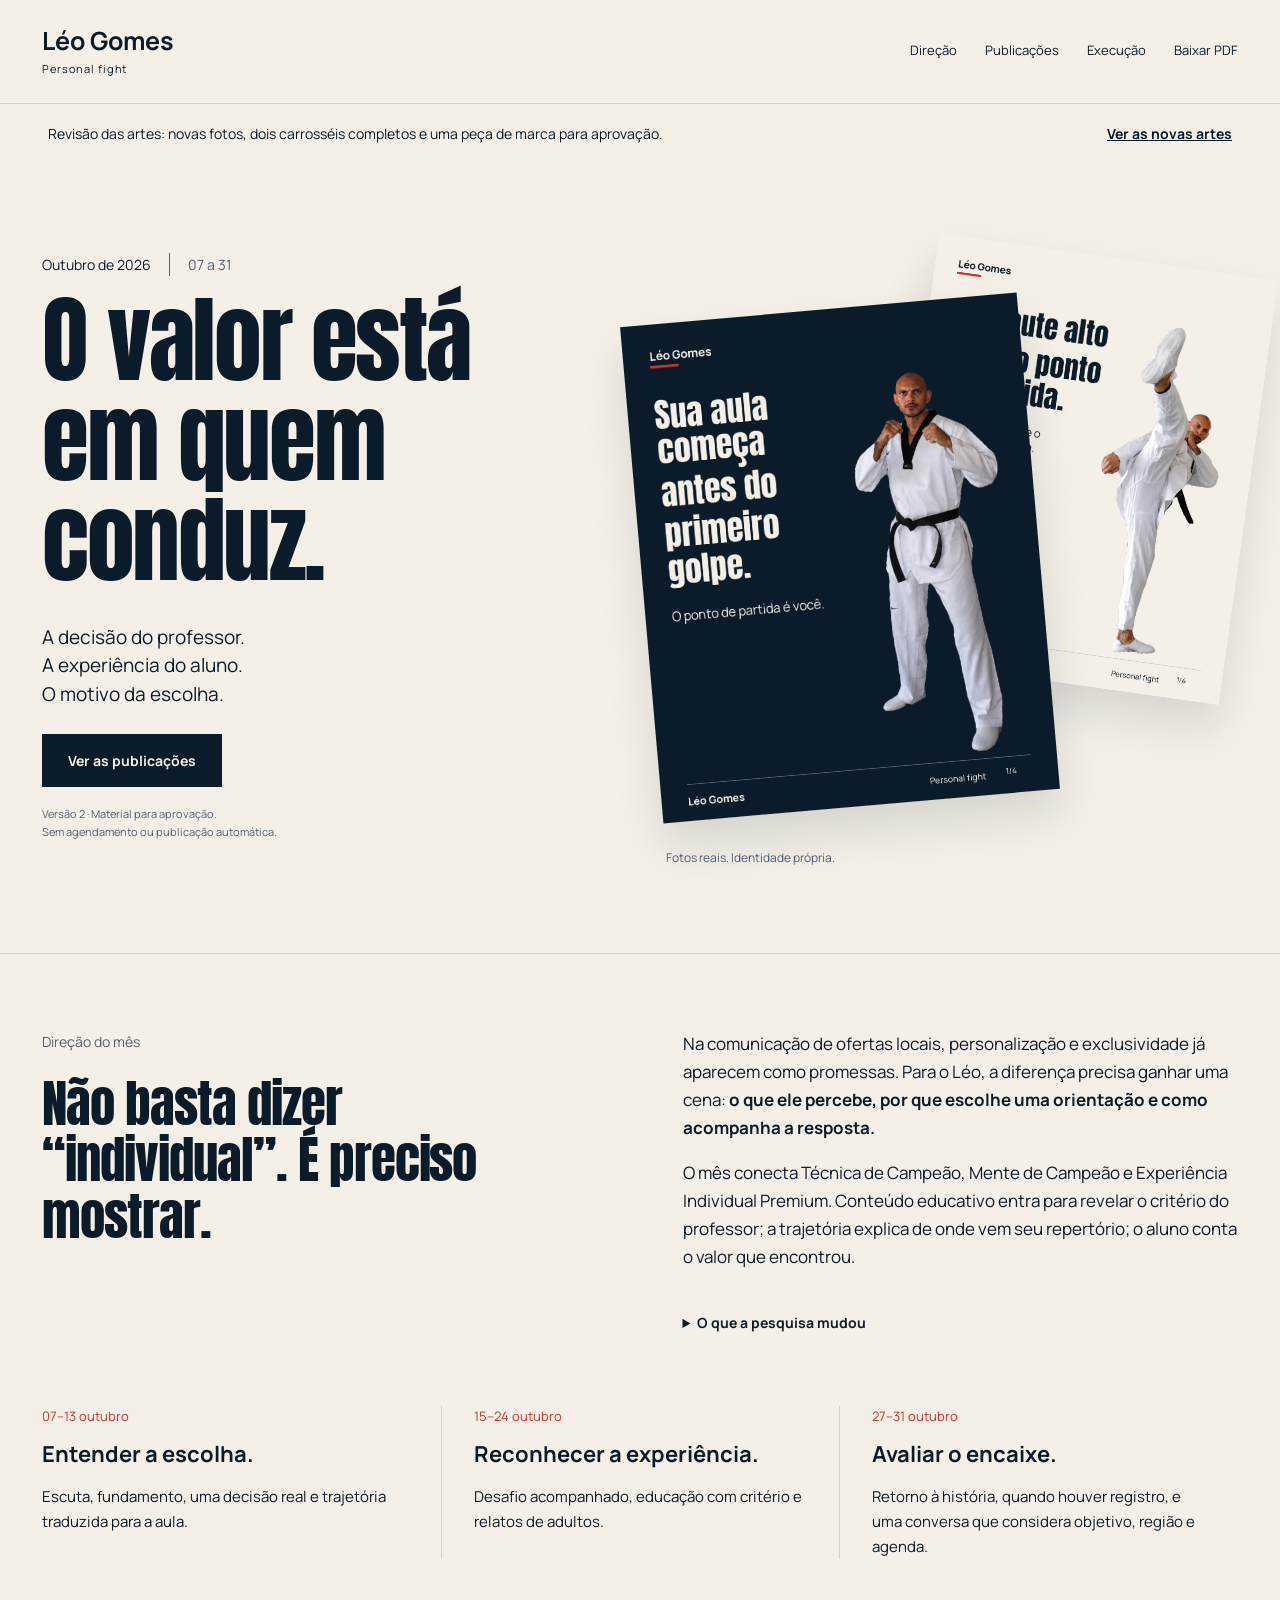
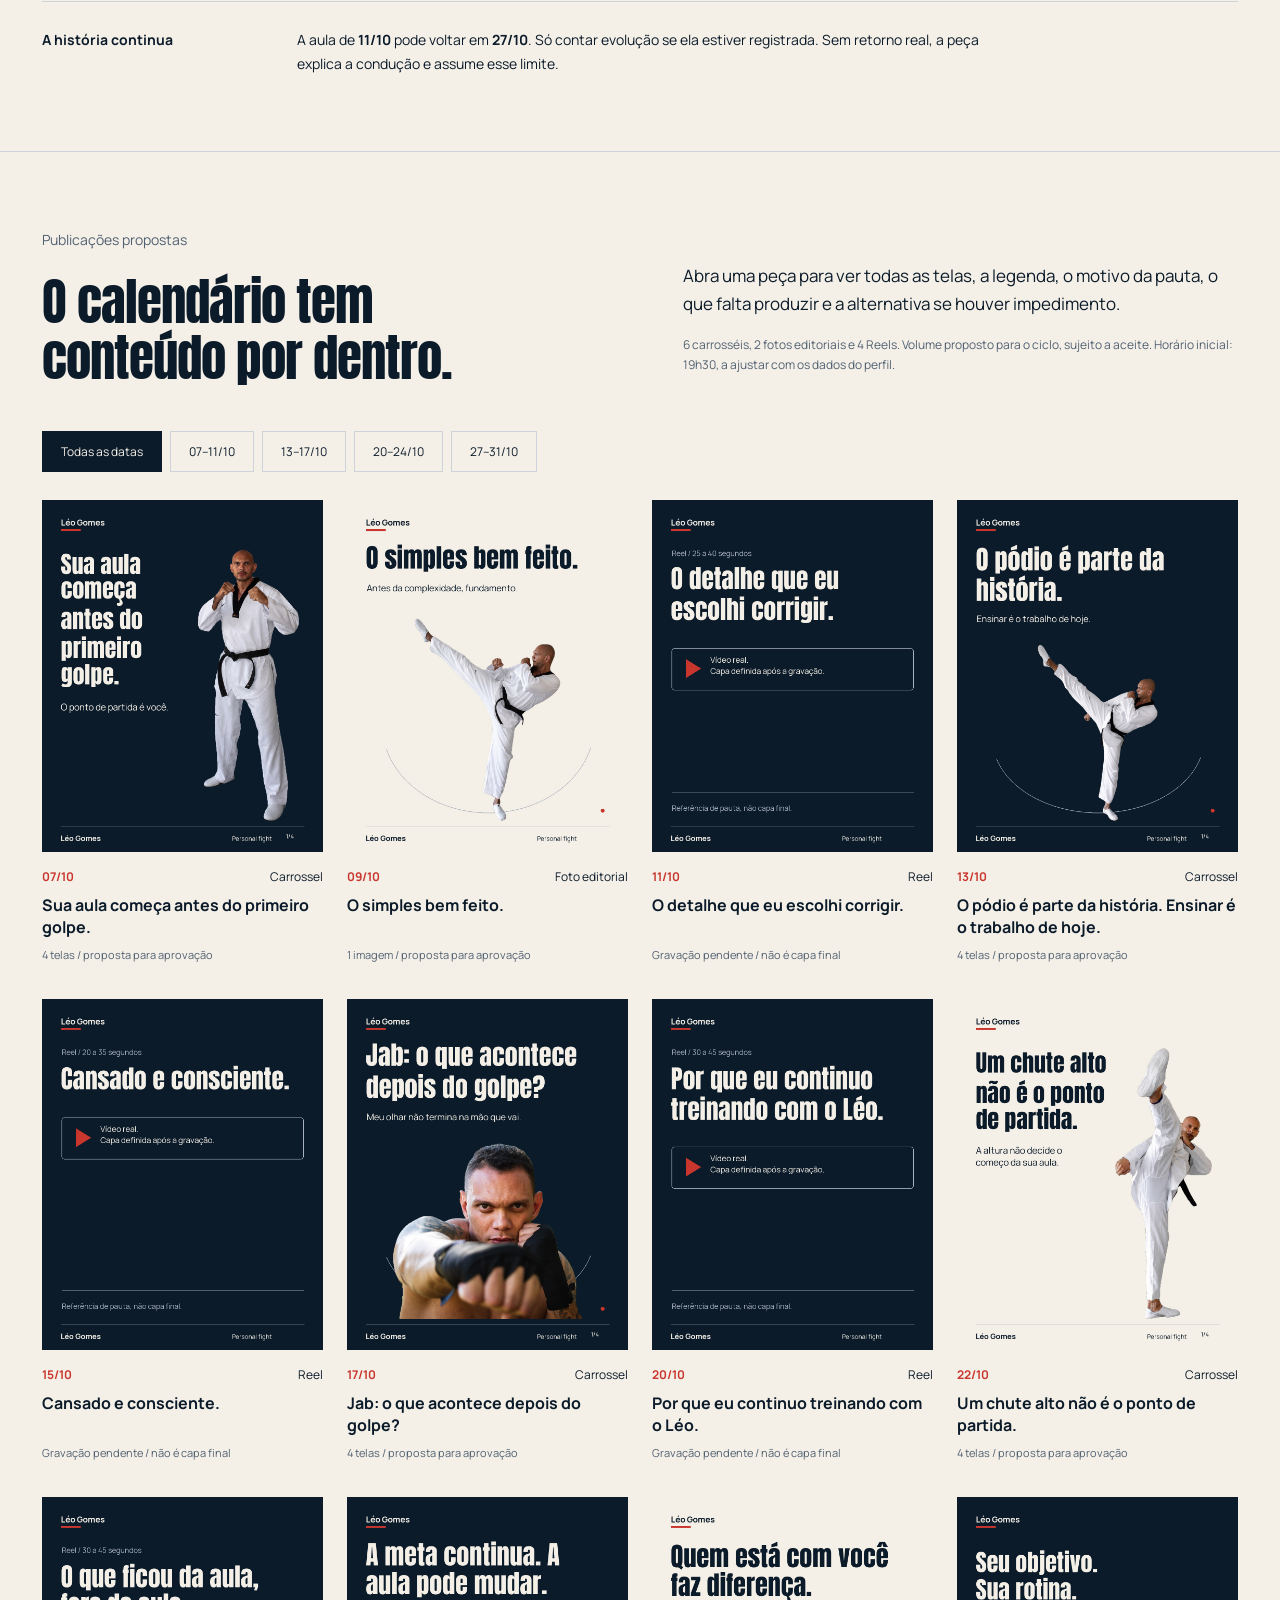
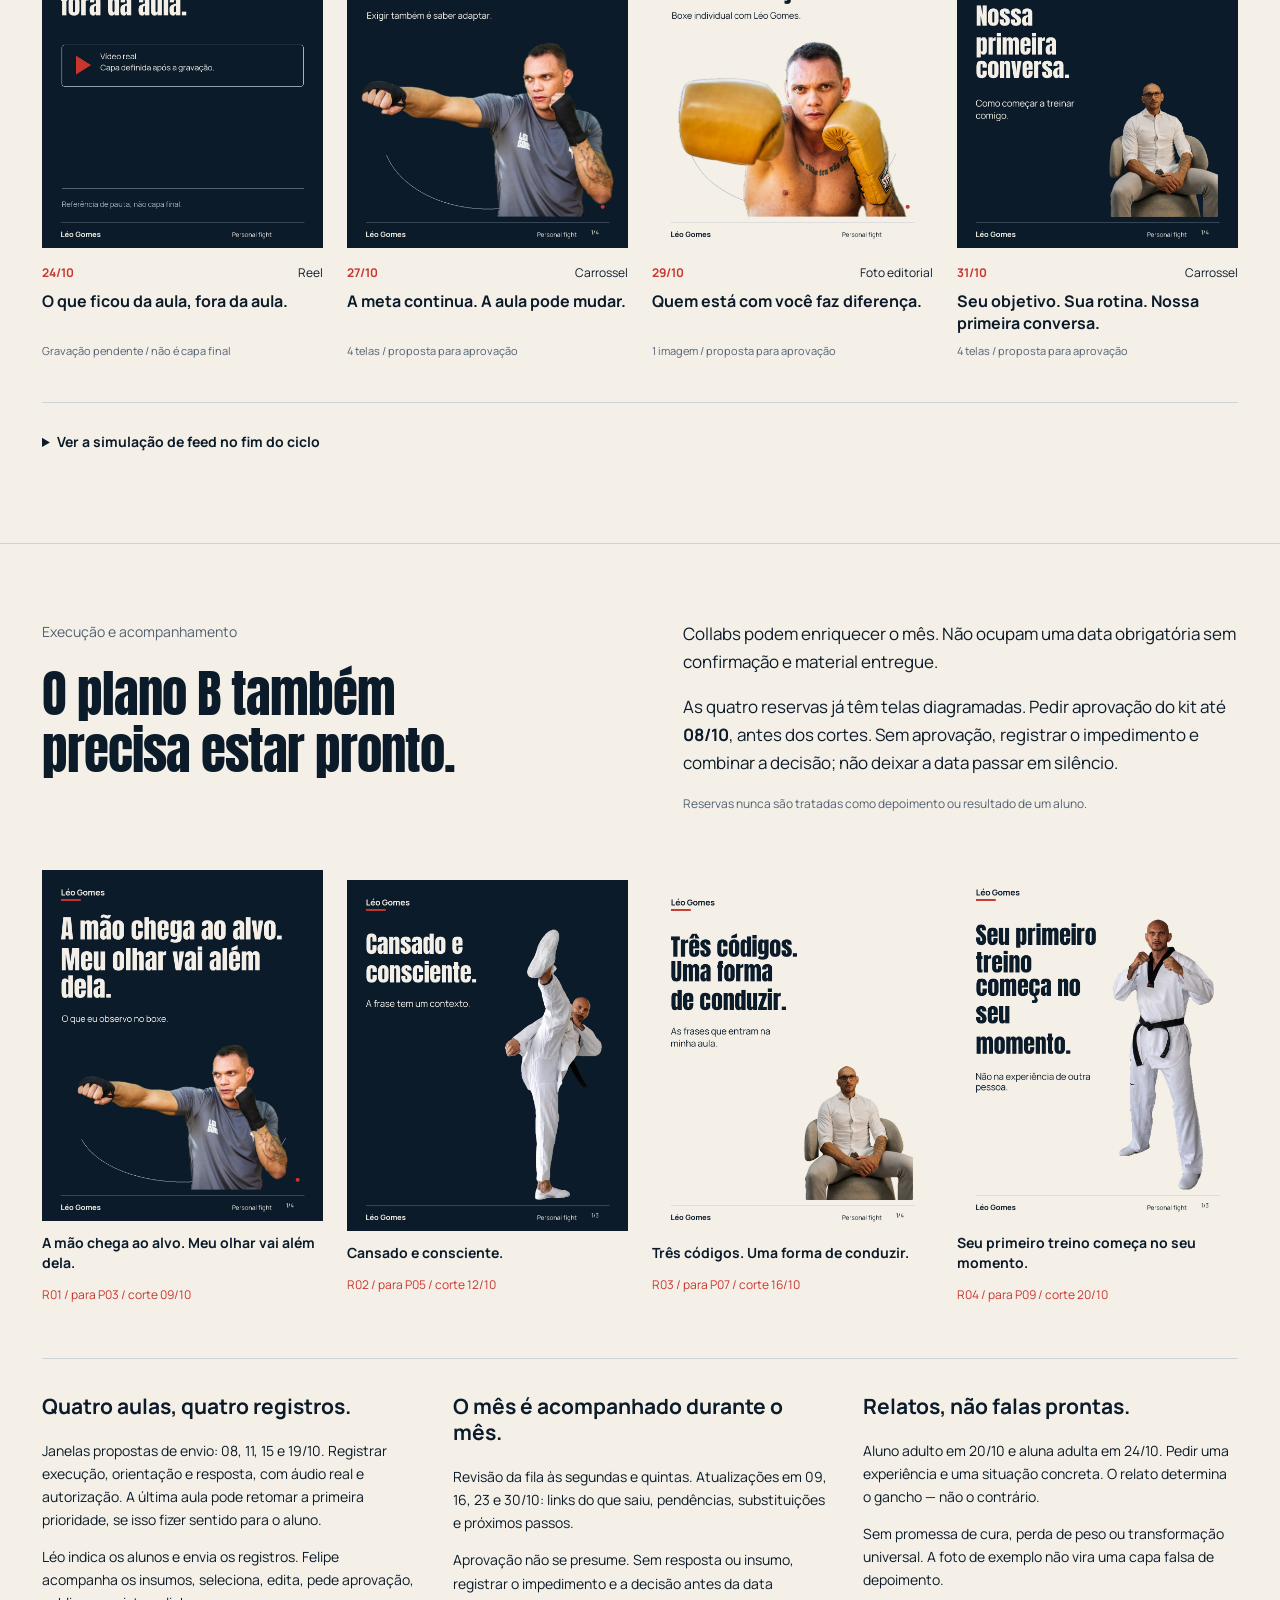
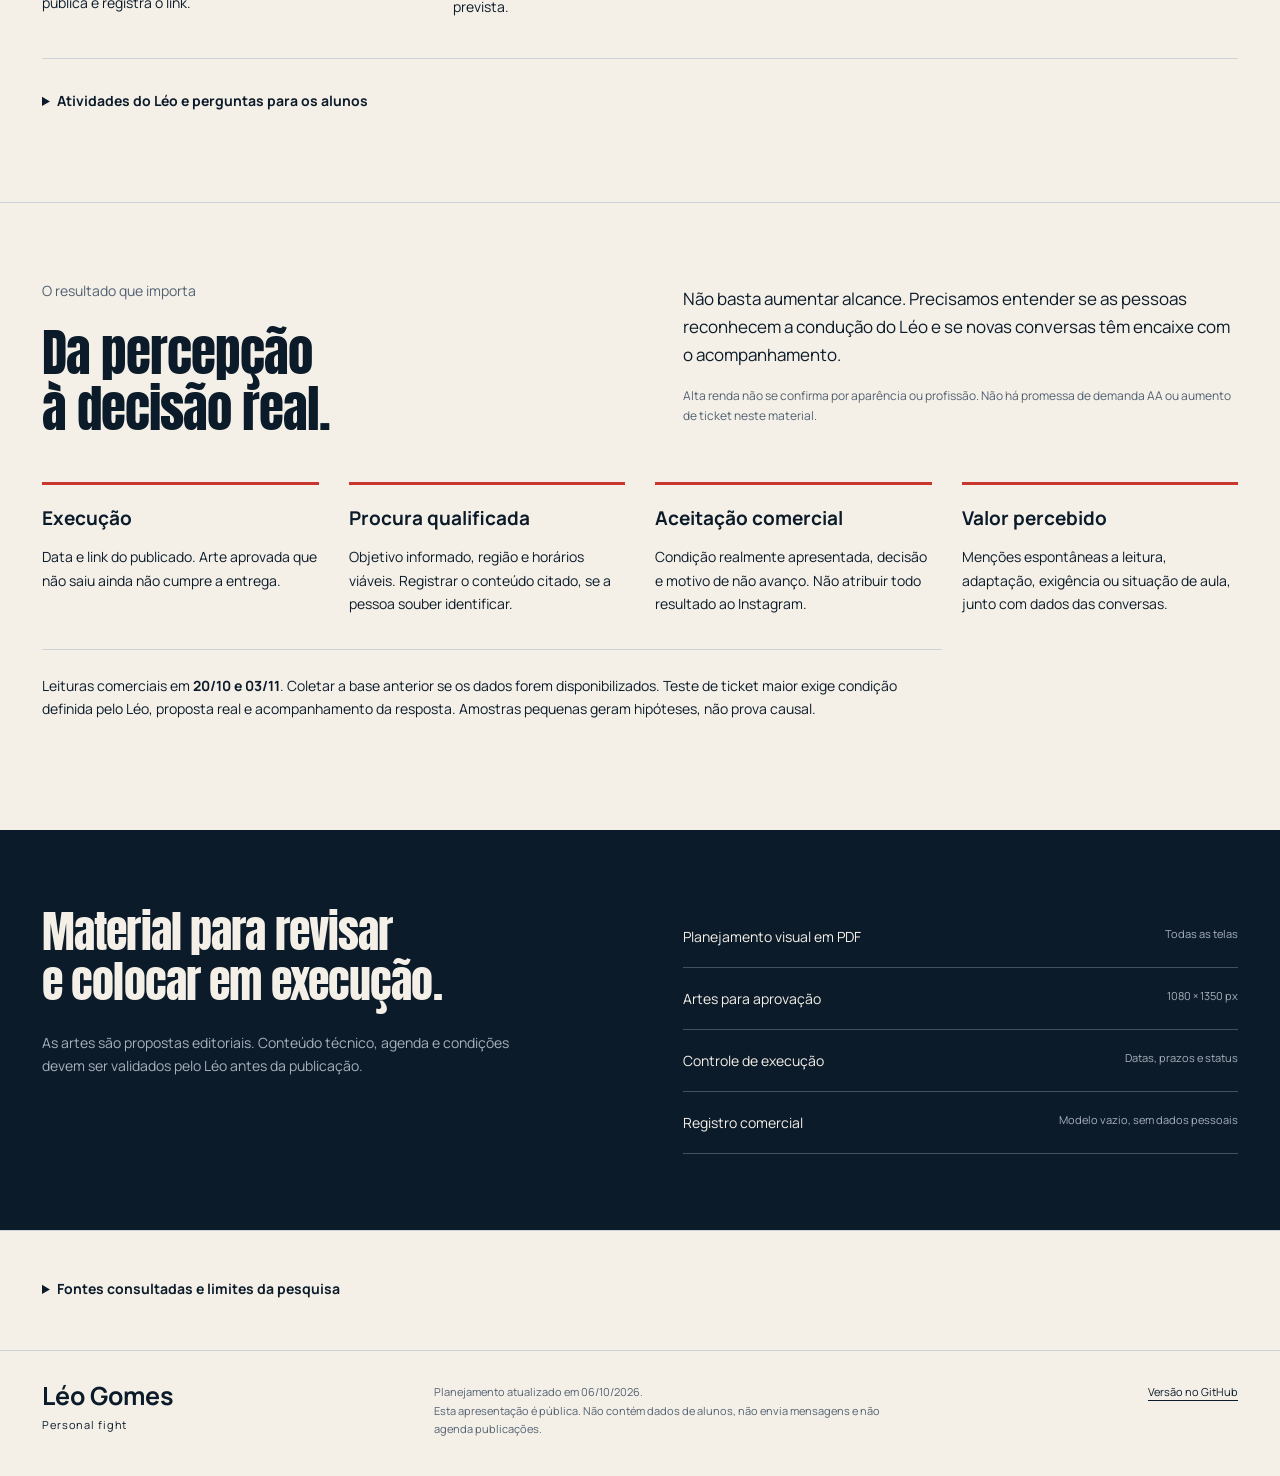
==== commit 8ae456c9: "Add photo-led Leo artwork revision with complete carousels" ====
--- a/planejamento/outubro-2026/index.html
+++ b/planejamento/outubro-2026/index.html
@@ -12,7 +12,7 @@
   <a class="skip" href="#publicacoes">Ir para as publicações</a>
   <header class="header"><a class="brand" href="../../" aria-label="Site de Léo Gomes">Léo Gomes<span>Personal fight</span></a><nav aria-label="Navegação do planejamento"><a href="#direcao">Direção</a><a href="#publicacoes">Publicações</a><a href="#execucao">Execução</a><a href="planejamento-visual.pdf">Baixar PDF</a></nav></header>
   <main>
-    <aside style="padding:18px 48px;background:#edf2ed;color:#21342f;display:flex;gap:20px;justify-content:space-between;flex-wrap:wrap;font-size:14px"><span>Nova comparação visual: duas direções aplicadas aos posts e carrosséis.</span><a href="exploracao-visual/" style="font-weight:700">Ver Precisão e Presença</a></aside>
+    <aside style="padding:18px 48px;background:#f4f0e6;color:#071b2b;display:flex;gap:20px;justify-content:space-between;flex-wrap:wrap;font-size:14px"><span>Revisão das artes: novas fotos, dois carrosséis completos e uma peça de marca para aprovação.</span><a href="redirecao-v4/" style="font-weight:700">Ver as novas artes</a></aside>
     <section class="hero" aria-labelledby="title">
       <div class="hero-copy"><p class="period">Outubro de 2026 <span>07 a 31</span></p><h1 id="title">O valor está<br>em quem<br>conduz.</h1><p class="hero-description">A decisão do professor.<br>A experiência do aluno.<br>O motivo da escolha.</p><a class="button" href="#publicacoes">Ver as publicações</a><p class="approval-note">Versão 2 · Material para aprovação.<br>Sem agendamento ou publicação automática.</p></div>
       <div class="hero-art" aria-label="Prévia das artes propostas"><img class="art-front" src="artes/p01/tela-01.jpg" width="1080" height="1350" alt="Capa: sua aula começa antes do primeiro golpe, com fotografia recortada do Léo." fetchpriority="high"><img class="art-back" src="artes/p08/tela-01.jpg" width="1080" height="1350" alt="Capa educativa: um chute alto não é o ponto de partida."><span class="art-caption">Fotos reais. Identidade própria.</span></div>
